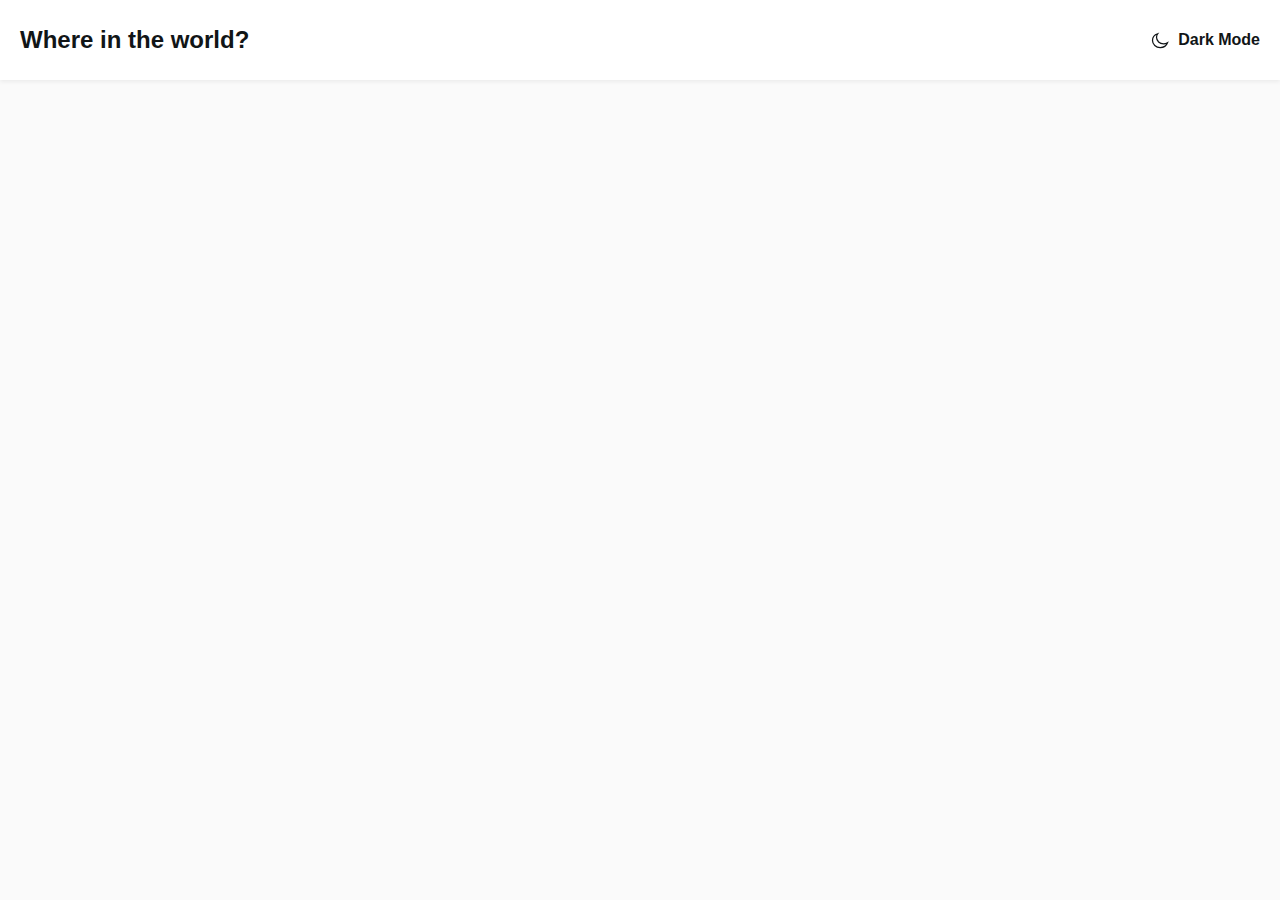
==== index.html @ 55cfd312 "add site-header and svg icons" ====
<!DOCTYPE html>
<html lang="en">
<head>
    <meta charset="UTF-8">
    <meta name="viewport" content="width=device-width, initial-scale=1.0">
    <title>Countries</title>
    <!-- STYLESHEETS -->
    <link rel="stylesheet" href="css/normalazie.css">
    <link rel="stylesheet" href="css/style.css">
</head>
<body >   
    <div class="site-header">
        <div class="site-header-container container">
            <a href="index.html" class="site-header-logo">Where in the world?</a>
            <button type="button" class="site-header-theme-toggler">
                <span class="site-header-theme-toggler-inner">
                    <svg class="site-header-theme-toggler-icon" width="20" height="20"  xmlns="http://www.w3.org/2000/svg"><path fill-rule="evenodd" clip-rule="evenodd" d="M13.553 13.815c-3.884 0-7.034-2.887-7.034-6.447 0-1.343.448-2.586 1.212-3.618-3.04.945-5.231 3.581-5.231 6.688 0 3.9 3.45 7.062 7.704 7.062 3.389 0 6.266-2.007 7.296-4.796a7.458 7.458 0 0 1-3.947 1.111z" fill="#fff" stroke="currentColor" stroke-width="1.25"/></svg>
                <span class="site-header-theme-toggler-text">Dark Mode</span>
            </span>
            </button>
        </div>
    </div>
    <script src="main.js"></script>
</body>
</html>
---- css/style.css ----
:root{
    --text-color:#111517;
    --body-bg:#FAFAFA;
    --element-bg:#fff;
}
/* FONTS */
@font-face {
    font-family: 'Nunito Sans 10pt';
    src: url('../fonts/NunitoSans10pt-Regular.woff2') format('woff2'),
        url('../fonts/NunitoSans10pt-Regular.woff') format('woff');
    font-weight: normal;
    font-style: normal;
    font-display: swap;
}

@font-face {
    font-family: 'Nunito Sans 10pt';
    src: url('../fonts/NunitoSans10pt-ExtraBold.woff2') format('woff2'),
        url('../fonts/NunitoSans10pt-ExtraBold.woff') format('woff');
    font-weight: bold;
    font-style: normal;
    font-display: swap;
}

@font-face {
    font-family: 'Nunito Sans 10pt';
    src: url('../fonts/NunitoSans10pt-SemiBold.woff2') format('woff2'),
        url('../fonts/NunitoSans10pt-SemiBold.woff') format('woff');
    font-weight: 600;
    font-style: normal;
    font-display: swap;
}

@font-face {
    font-family: 'Nunito Sans 10pt';
    src: url('../fonts/NunitoSans10pt-Light.woff2') format('woff2'),
        url('../fonts/NunitoSans10pt-Light.woff') format('woff');
    font-weight: 300;
    font-style: normal;
    font-display: swap;
}


html{
    box-sizing:border-box;
    height: 100%;
    scroll-behavior: smooth;
}

*,
*::before,
*::after{
    box-sizing:inherit;
}

body{
    display: flex;
    flex-direction: column;
    height: 100%;
    padding:0;
    margin:0;
    font-family: 'Nunito Sans 10pt', sans-serif;
    font-size:16px;
    line-height: 1.5;
    background-color:var(--body-bg);
    color:var(--text-color);
}
/* DARK-MODE */
.dark-mode{
    --text-color:#fff;
    --body-bg:#202C36;
    --element-bg:#2B3844;
}
img{
    max-width: 100%;
    height: auto;
}

/* CONTAINER */
.container{
    width: 100%;
    max-width: 1320px;
    padding-left: 20px;
    padding-right: 20px;
    margin-right: auto;
    margin-left: auto;
}
a{
    text-decoration: none;
}

/* MAIN_CONTENT */
.main-content{
    flex-grow: 1;
}
/* SITE-HEADER */
.site-header {
    padding-top:24px;
    padding-bottom:24px;
    background-color:var(--element-bg);
    box-shadow: 0px 2px 4px 0px rgba(0, 0, 0, 0.06);
    white-space: nowrap;
}
.site-header-container {
    display: flex;
    justify-content: space-between;
    align-items:center;
}
.site-header-logo {
    font-size: 24px;
    line-height: 32px;
    font-weight: 800;
    color:var(--text-color);
}
.site-header-logo:hover{
    opacity: 0.8;
}
.site-header-logo:active{
    opacity: 0.6;
}
.site-header-theme-toggler {
    padding: 0;
    border:0;
    background-color: transparent;
    cursor: pointer;
    color:var(--text-color);

}
.site-header-theme-toggler:hover{
    opacity: 0.8;
}
.site-header-theme-toggler:active{
    opacity: 0.6;
}
.site-header-theme-toggler-inner {
    display: flex;
    align-items: center;
}
.site-header-theme-toggler-text {
    margin-left: 8px;
    font-size: 16px;
    line-height: 22px;
    font-weight: 600;
}
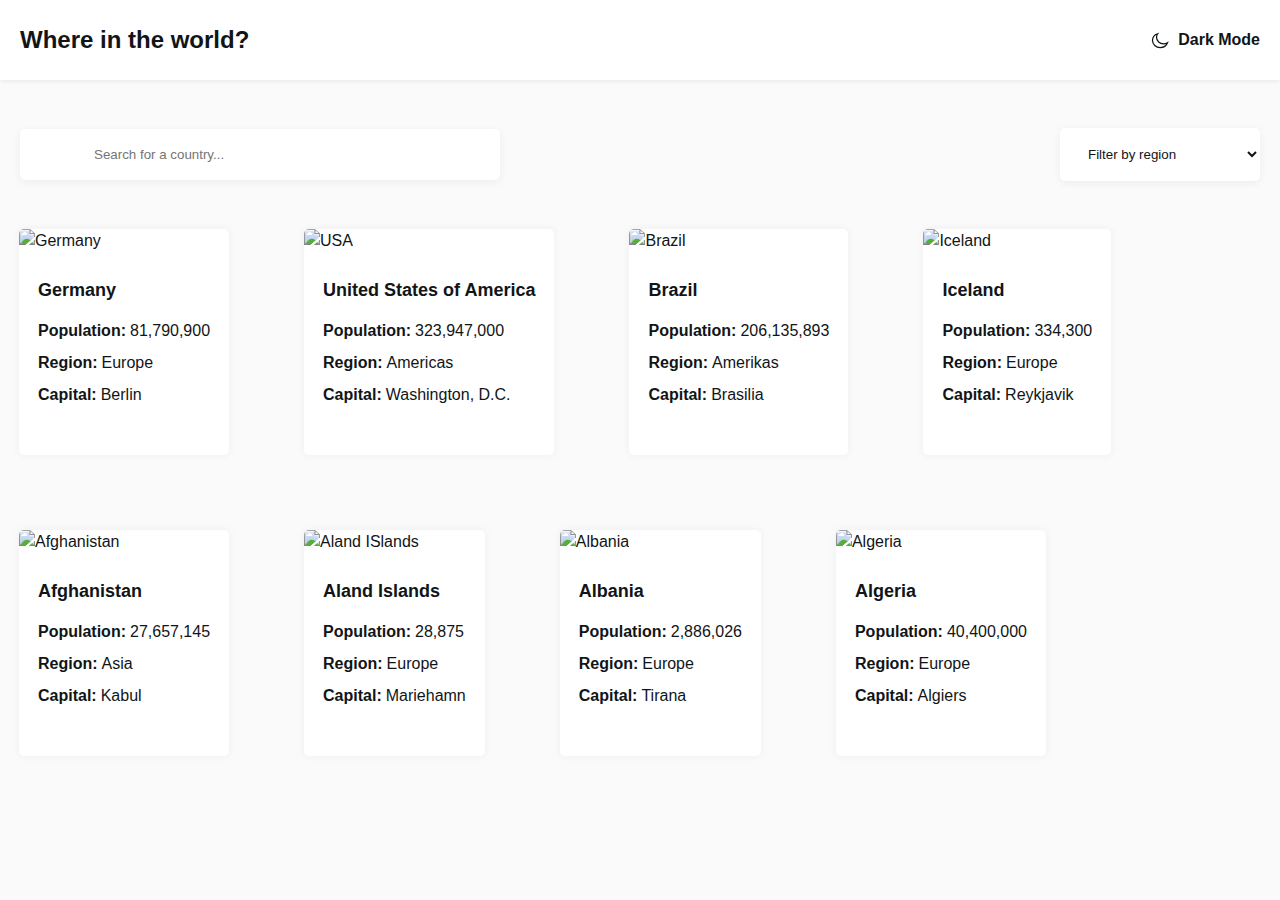
==== commit 2e7a5ce4: "add country page and  index page" ====
--- a/index.html
+++ b/index.html
@@ -20,6 +20,216 @@
             </button>
         </div>
     </div>
+    <!-- MAIN-CONTENT -->
+    <div class="main-content">
+        <div class="container">
+            <section>
+                <form action="https://htmlacademy.ru" class="filters" method="get">
+                    <input type="search" class="filter-search-input" name="search" placeholder="Search for a country..." aria-label="country-name" required>
+                    <select name="region" class="filter-region-select" aria-label="Regions">
+                        <option disabled selected>Filter by region</option>
+                        <option>Afrika</option>
+                        <option>America</option>
+                        <option>Asia</option>
+                        <option>Europe</option>
+                        <option>Oceania</option>
+                    </select>
+                </form>
+            </section>
+
+            <!-- Index countries -->
+            <section class="index-countries">
+                <!-- <h2>countries</h2> -->
+                <ul class="index-countries-list">
+                    <!-- GERMANY -->
+                    <li class="index-countries-item">
+                        <div class="index-country">
+                            <img class="flag-img" src="img/german.jpg" alt="Germany" width="264"  height="160" srcset="img/german.jpg 1x , img/german@2x, 2x">
+                            <div class="index-country-info">
+                                <h3 class="index-country-name"><a href="country.html" class="country-link">Germany</a></h3>
+                                <dl class="index-countries-details">
+                                    <div class="index-countries-details-item">
+                                        <dt class="index-countries-details-title">Population:</dt>
+                                        <dd class="index-countries-details-value">81,790,900</dd>
+                                    </div>
+                                    <div class="index-countries-details-item">
+                                        <dt class="index-countries-details-title">Region:</dt>
+                                        <dd class="index-countries-details-value">Europe</dd>
+                                    </div>
+                                    <div class="index-countries-details-item">
+                                        <dt class="index-countries-details-title">Capital:</dt>
+                                        <dd class="index-countries-details-value">Berlin</dd>
+                                    </div>
+                                </dl>
+                            </div>
+                        </div>
+                    </li>
+                    <!-- USA -->
+                    <li class="index-countries-item">
+                        <div class="index-country">
+                            <img src="img/usa.jpg" alt="USA" width="264"  height="160" srcset="img/usa.jpg 1x , img/usa@2x, 2x">
+                            <div class="index-country-info">
+                                <h3 class="index-country-name"><a href="country.html" class="country-link">United States of America</a></h3>
+                                <dl class="index-countries-details">
+                                    <div class="index-countries-details-item">
+                                        <dt class="index-countries-details-title">Population:</dt>
+                                        <dd class="index-countries-details-value">323,947,000</dd>
+                                    </div>
+                                    <div class="index-countries-details-item">
+                                        <dt class="index-countries-details-title">Region:</dt>
+                                        <dd class="index-countries-details-value">Americas</dd>
+                                    </div>
+                                    <div class="index-countries-details-item">
+                                        <dt class="index-countries-details-title">Capital:</dt>
+                                        <dd class="index-countries-details-value">Washington, D.C.</dd>
+                                    </div>
+                                </dl>
+                            </div>
+                        </div>
+                    </li>
+                    <!-- BRAZIL -->
+                    <li class="index-countries-item">
+                        <div class="index-country">
+                            <img src="img/brazil.jpg" alt="Brazil" width="264"  height="160" srcset="img/brazil.jpg 1x , img/brazil@2x, 2x">
+                            <div class="index-country-info">
+                                <h3 class="index-country-name"><a href="country.html" class="country-link">Brazil</a></h3>
+                                <dl class="index-countries-details">
+                                    <div class="index-countries-details-item">
+                                        <dt class="index-countries-details-title">Population:</dt>
+                                        <dd class="index-countries-details-value">206,135,893</dd>
+                                    </div>
+                                    <div class="index-countries-details-item">
+                                        <dt class="index-countries-details-title">Region:</dt>
+                                        <dd class="index-countries-details-value">Amerikas</dd>
+                                    </div>
+                                    <div class="index-countries-details-item">
+                                        <dt class="index-countries-details-title">Capital:</dt>
+                                        <dd class="index-countries-details-value">Brasilia</dd>
+                                    </div>
+                                </dl>
+                            </div>
+                        </div>
+                    </li>
+                    <!-- ICELAND -->
+                    <li class="index-countries-item">
+                        <div class="index-country">
+                            <img src="img/iceland.jpg" alt="Iceland" width="264"  height="160" srcset="img/iceland.jpg 1x , img/iceland@2x, 2x">
+                            <div class="index-country-info">
+                                <h3 class="index-country-name"><a href="country.html" class="country-link">Iceland</a></h3>
+                                <dl class="index-countries-details">
+                                    <div class="index-countries-details-item">
+                                        <dt class="index-countries-details-title">Population:</dt>
+                                        <dd class="index-countries-details-value">334,300</dd>
+                                    </div>
+                                    <div class="index-countries-details-item">
+                                        <dt class="index-countries-details-title">Region:</dt>
+                                        <dd class="index-countries-details-value">Europe</dd>
+                                    </div>
+                                    <div class="index-countries-details-item">
+                                        <dt class="index-countries-details-title">Capital:</dt>
+                                        <dd class="index-countries-details-value">Reykjavik</dd>
+                                    </div>
+                                </dl>
+                            </div>
+                        </div>
+                    </li>
+                    <!-- AFGHANISTAN -->
+                    <li class="index-countries-item">
+                        <div class="index-country">
+                            <img src="img/avganistan.jpg" alt="Afghanistan" width="264"  height="160" srcset="img/avganistan.jpg 1x , img/avganistan@2x, 2x">
+                            <div class="index-country-info">
+                                <h3 class="index-country-name"><a href="country.html" class="country-link">Afghanistan</a></h3>
+                                <dl class="index-countries-details">
+                                    <div class="index-countries-details-item">
+                                        <dt class="index-countries-details-title">Population:</dt>
+                                        <dd class="index-countries-details-value">27,657,145</dd>
+                                    </div>
+                                    <div class="index-countries-details-item">
+                                        <dt class="index-countries-details-title">Region:</dt>
+                                        <dd class="index-countries-details-value">Asia</dd>
+                                    </div>
+                                    <div class="index-countries-details-item">
+                                        <dt class="index-countries-details-title">Capital:</dt>
+                                        <dd class="index-countries-details-value">Kabul</dd>
+                                    </div>
+                                </dl>
+                            </div>
+                        </div>
+                    </li>
+                    <!-- ALAND -->
+                    <li class="index-countries-item">
+                        <div class="index-country">
+                            <img src="img/islands.jpg" alt="Aland ISlands" width="264"  height="160" srcset="img/islands.jpg 1x , img/islands@2x, 2x">
+                            <div class="index-country-info">
+                                <h3 class="index-country-name"><a href="country.html" class="country-link">Aland Islands</a></h3>
+                                <dl class="index-countries-details">
+                                    <div class="index-countries-details-item">
+                                        <dt class="index-countries-details-title">Population:</dt>
+                                        <dd class="index-countries-details-value">28,875</dd>
+                                    </div>
+                                    <div class="index-countries-details-item">
+                                        <dt class="index-countries-details-title">Region:</dt>
+                                        <dd class="index-countries-details-value">Europe</dd>
+                                    </div>
+                                    <div class="index-countries-details-item">
+                                        <dt class="index-countries-details-title">Capital:</dt>
+                                        <dd class="index-countries-details-value">Mariehamn</dd>
+                                    </div>
+                                </dl>
+                            </div>
+                        </div>
+                    </li>
+                    <!-- ALBANIA -->
+                    <li class="index-countries-item">
+                        <div class="index-country">
+                            <img src="img/albania.jpg" alt="Albania" width="264"  height="160" srcset="img/albania.jpg 1x , img/albania@2x, 2x">
+                            <div class="index-country-info">
+                                <h3 class="index-country-name"><a href="country.html" class="country-link">Albania</a></h3>
+                                <dl class="index-countries-details">
+                                    <div class="index-countries-details-item">
+                                        <dt class="index-countries-details-title">Population:</dt>
+                                        <dd class="index-countries-details-value">2,886,026</dd>
+                                    </div>
+                                    <div class="index-countries-details-item">
+                                        <dt class="index-countries-details-title">Region:</dt>
+                                        <dd class="index-countries-details-value">Europe</dd>
+                                    </div>
+                                    <div class="index-countries-details-item">
+                                        <dt class="index-countries-details-title">Capital:</dt>
+                                        <dd class="index-countries-details-value">Tirana</dd>
+                                    </div>
+                                </dl>
+                            </div>  
+                        </div>  
+                    </li>
+                    <!-- ALGERIA -->
+                    <li class="index-countries-item">
+                        <div class="index-country">
+                            <img src="img/algeria.jpg" alt="Algeria" width="264"  height="160" srcset="img/algeria.jpg 1x , img/algeria@2x, 2x">
+                            <div class="index-country-info">
+                                <h3 class="index-country-name"><a href="country.html" class="country-link">Algeria</a></h3>
+                                <dl class="index-countries-details">
+                                    <div class="index-countries-details-item">
+                                        <dt class="index-countries-details-title">Population:</dt>
+                                        <dd class="index-countries-details-value">40,400,000</dd>
+                                    </div>
+                                    <div class="index-countries-details-item">
+                                        <dt class="index-countries-details-title">Region:</dt>
+                                        <dd class="index-countries-details-value">Europe</dd>
+                                    </div>
+                                    <div class="index-countries-details-item">
+                                        <dt class="index-countries-details-title">Capital:</dt>
+                                        <dd class="index-countries-details-value">Algiers</dd>
+                                    </div>
+                                </dl>
+                            </div>
+                        </div>
+                    </li>
+                </ul>
+                
+            </section>
+        </div>
+    </div>
     <script src="main.js"></script>
 </body>
 </html>--- a/css/style.css
+++ b/css/style.css
@@ -6,7 +6,7 @@
 /* FONTS */
 @font-face {
     font-family: 'Nunito Sans 10pt';
-    src: url('../fonts/NunitoSans10pt-Regular.woff2') format('woff2'),
+    src: url('../fonts/0-Regular.woff2') format('woff2'),
         url('../fonts/NunitoSans10pt-Regular.woff') format('woff');
     font-weight: normal;
     font-style: normal;
@@ -64,6 +64,8 @@
     line-height: 1.5;
     background-color:var(--body-bg);
     color:var(--text-color);
+    transition:background-color 0.3s ease,
+    color 0.3s ease;
 }
 /* DARK-MODE */
 .dark-mode{
@@ -92,6 +94,8 @@
 /* MAIN_CONTENT */
 .main-content{
     flex-grow: 1;
+    padding-top: 48px;
+    padding-bottom: 48px;
 }
 /* SITE-HEADER */
 .site-header {
@@ -141,4 +145,206 @@
     font-size: 16px;
     line-height: 22px;
     font-weight: 600;
-}+}
+/* MAIN-CONTENT */
+
+.filters {
+    display: flex;
+    justify-content: space-between;
+    align-items: center;
+    margin-bottom: 48px;
+}
+.filter-search-input {
+    min-width: 480px;
+    padding:18px 74px;
+    border:0;
+    border-radius: 5px;
+    box-shadow: 0px 2px 9px 0px rgba(0, 0, 0, 0.06);
+    background-color:var(--element-bg);
+    color:var(--text-color);
+
+}
+.filter-region-select {
+    min-width: 200px;
+    padding:18px 24px;
+    border:0;
+    border-radius:5px;
+    box-shadow: 0px 2px 9px 0px rgba(0, 0, 0, 0.06);
+    background-color:var(--element-bg);
+    color:var(--text-color);
+}
+
+/* INDEX COUNTRIES */
+.index-countries-list {
+    display: flex;
+    flex-wrap: wrap;
+    margin: 0;
+    padding: 0;
+    margin-left: -76px;
+    list-style: none;
+    margin-bottom: -75px;
+}
+.index-countries-item {
+    width: calc(25%-75px);
+    margin-left: 75px;
+    margin-bottom: 75px;
+}
+/* Index-country */
+.index-country{
+    border-radius:5px;
+    overflow: hidden;
+    background-color: var(--element-bg);
+    color:var(--text-color);
+    box-shadow:0px 0px 7px 2px rgba(0, 0, 0, 0.03)
+}
+.flag-img {
+    width: 100%;
+    object-fit: cover;
+    height: 160px;
+}
+.index-country-info {
+    padding: 24px 19px 48px;
+}
+.index-country-name {
+    margin-top: 0;
+    margin-bottom: 16px;
+    font-size: 18px;
+    line-height: 26px;
+    font-weight: 800;
+}
+.country-link{
+    color:var(--text-color);
+}
+.index-countries-details {
+    margin: 0;
+}
+.index-countries-details-item {
+    display: flex;
+    flex-wrap: wrap;
+}
+.index-countries-details-item:not(:last-child){
+    margin-bottom: 8px;
+}
+.index-countries-details-title {
+    font-weight:600;
+}
+.index-countries-details-value {
+    margin-left: 4px;
+}
+
+
+/* COUNTRY PAGE */
+.country-page-back-wrapper {
+    margin-bottom: 80px;
+}
+.country-page-back-link {
+    display: inline-flex;
+    align-items:center;
+    padding: 10px 40px 10px 32px;
+    border-radius:6px;
+    background-color:var(--element-bg);
+    color:var(--text-color);
+    box-shadow: 0px 0px 7px 0px rgba(0, 0, 0, 0.29);
+}
+.country-page-back-link:hover{
+    opacity: 0.8;
+}
+.country-page-back-link:active{
+    opacity: 0.6;
+}
+.country-page-back-icon {
+    width: 20px;
+    height: 12px;
+    margin-right: 10px;
+}
+.country-page-back-text {
+    font-size: 16px;
+    line-height: 20px;
+}
+
+.country-page-flag-info {
+    display: flex;
+}
+.country-page-flag {
+    width: 560px;
+    height: 400px;
+    margin-right: 120px;
+    object-fit: cover;
+    border-radius:10px;
+    box-shadow:0px 0px 14px 4px rgba(0, 0, 0, 0.1);
+}
+
+.country-page-info {
+    width: 600px;
+    padding-top: 40px;
+}
+.country-page-title {
+    margin-top: 0;
+    margin-bottom: 24px;
+    font-style: 24px;
+    line-height: 44px;
+    font-weight: 800;
+}
+
+.country-page-dls-wrapper {
+    display: flex;
+    justify-content: space-between;
+    margin-bottom: 70px;
+}
+.country-page-details {
+    width: 250px;
+}
+.country-page-details-item {
+    display: flex;
+}
+.country-page-details-item:not(:last-child) {
+    margin-bottom: 12px;
+}
+.country-page-details-title {
+    margin-right: 4px;
+    font-weight: 600;
+}
+.country-page-details-value {
+    font-weight: 300;
+    margin: 0;
+    font-size: 16px;
+}
+
+.country-page-border-countries {
+    display: flex;
+    align-items:center;
+    flex-wrap: wrap;
+}
+.country-page-border-countries-heading {
+    margin-top: 0;
+    margin-bottom: 0;
+    margin-right: 15px;
+    font-size: 16px;
+    line-height: 20px;
+    font-weight: 600;
+}
+.country-page-border-countries-list {
+    display: flex;
+    flex-wrap: wrap;
+}
+.country-page-border-link {
+    min-width: 96px;
+    padding: 5px 10px;
+    border-radius:2px;
+    margin-top: 4px;
+    margin-bottom: 4px;
+    background-color:var(--element-bg);
+    color:var(--text-color);
+    text-align: center;
+    box-shadow: 0px 0px 4px 1px rgba(0, 0, 0, 0.1);
+}
+
+.country-page-border-link:not(:last-child){
+    margin-right: 10px;
+}
+.country-page-border-link:hover{
+    opacity: 0.8;
+}
+.country-page-border-link:active{
+    opacity: 0.6;
+}
